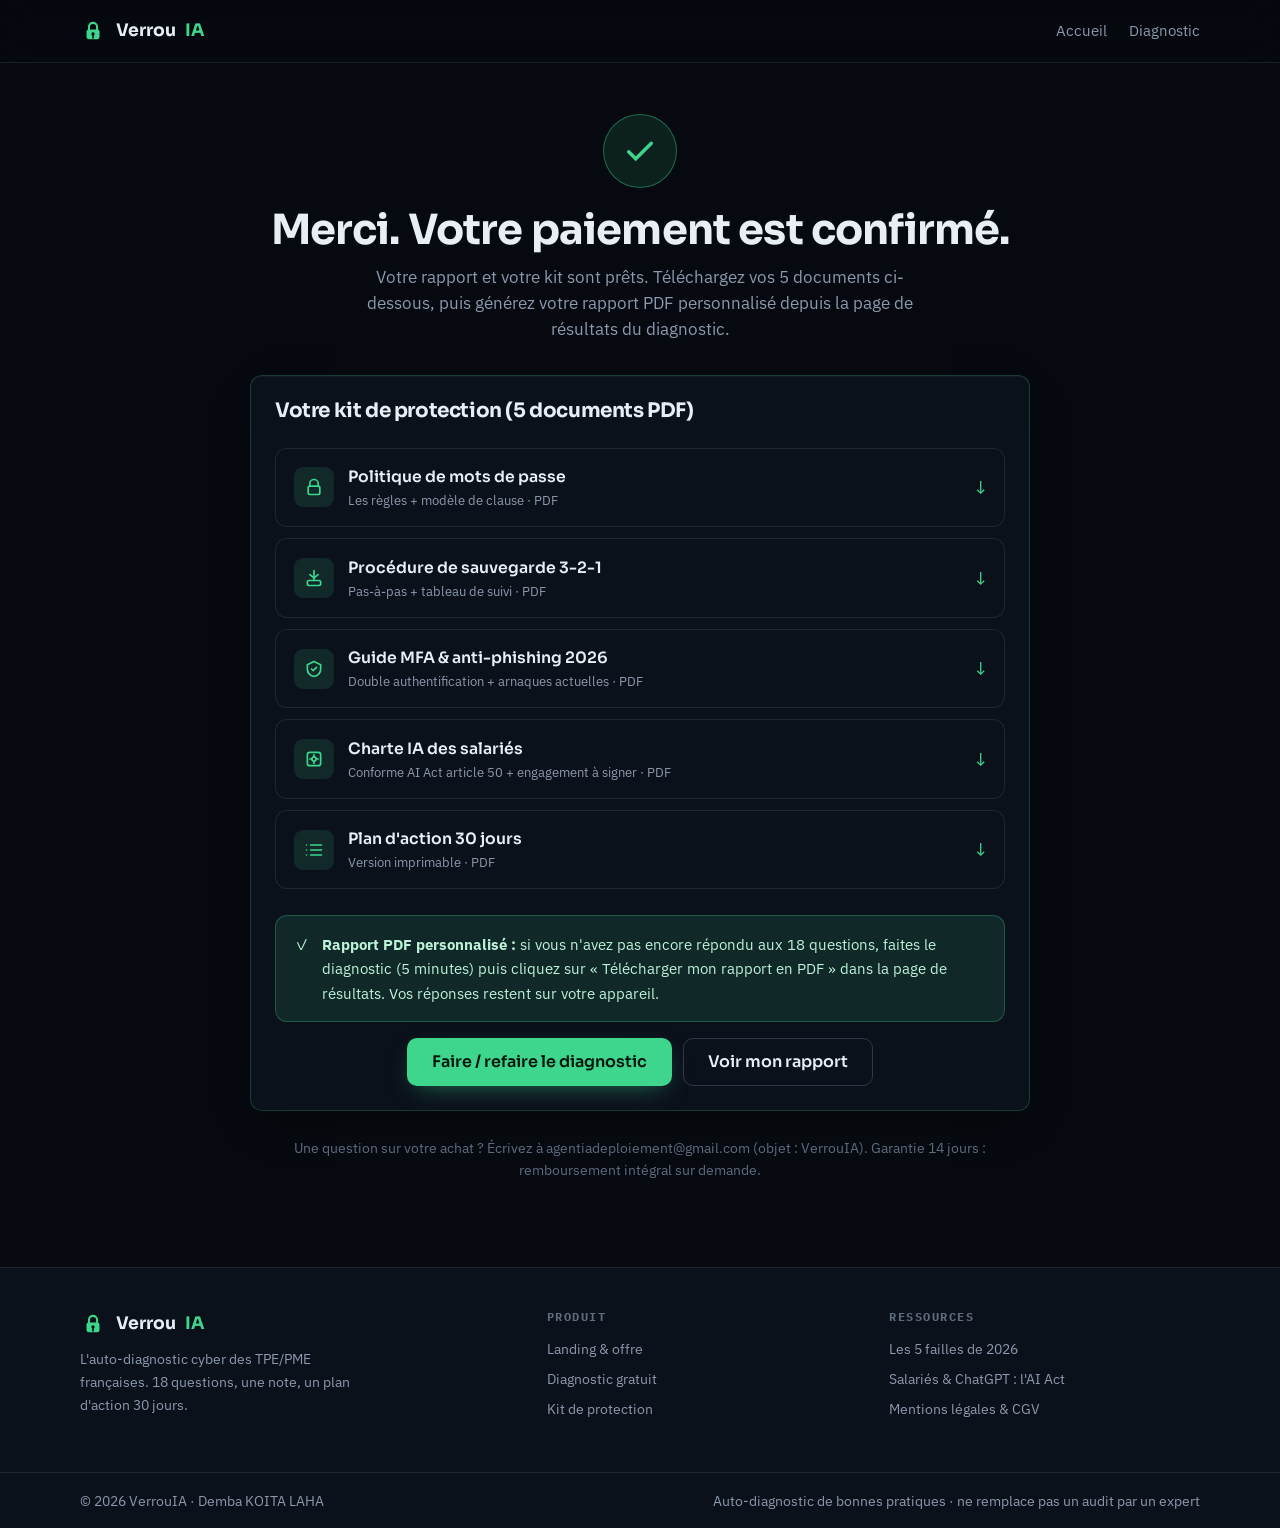
==== merci.html @ 3387c0da "VerrouIA : auto-diagnostic cyber TPE/PME — landing ScrollCraft + diagnostic 18 questions + rapport P" ====
<!DOCTYPE html>
<html lang="fr">
<head>
<meta charset="utf-8">
<meta name="viewport" content="width=device-width, initial-scale=1">
<title>Paiement confirmé — Téléchargez votre kit | VerrouIA</title>
<meta name="description" content="Merci pour votre achat. Téléchargez votre kit de protection VerrouIA : politique de mots de passe, procédure 3-2-1, guide MFA & anti-phishing, charte IA, plan d'action 30 jours.">
<meta name="robots" content="noindex">
<link rel="icon" href="data:image/svg+xml,%3Csvg xmlns='http://www.w3.org/2000/svg' viewBox='0 0 64 64'%3E%3Crect width='64' height='64' rx='14' fill='%23060A11'/%3E%3Cpath d='M22 28v-6a10 10 0 0 1 20 0v6' fill='none' stroke='%233DD68C' stroke-width='5' stroke-linecap='round'/%3E%3Crect x='16' y='28' width='32' height='24' rx='5' fill='%233DD68C'/%3E%3Ccircle cx='32' cy='39' r='4' fill='%23060A11'/%3E%3Cpath d='M32 43v6' stroke='%23060A11' stroke-width='4' stroke-linecap='round'/%3E%3C/svg%3E">
<link rel="preconnect" href="https://fonts.googleapis.com">
<link rel="preconnect" href="https://fonts.gstatic.com" crossorigin>
<link href="https://fonts.googleapis.com/css2?family=Sora:wght@400;600;700&family=IBM+Plex+Sans:wght@400;500;600&family=IBM+Plex+Mono:wght@400;500&display=swap" rel="stylesheet">
<link rel="stylesheet" href="css/verrouia.css">
<script defer src="https://cloud.umami.is/script.js" data-website-id="e5abcaa5-b313-4845-a812-2038dceffb6d"></script>
<style>
  .ok-ring { width: 74px; height: 74px; border-radius: 50%; background: var(--vr-accent-soft); border: 1px solid rgba(61,214,140,.4); display: grid; place-items: center; margin: 0 auto 1.2rem; }
  .ok-ring svg { width: 34px; height: 34px; }
  .dl { display: grid; gap: 0.7rem; margin: 1.6rem 0; text-align: left; }
  .dl a { display: flex; gap: 0.9rem; align-items: center; background: var(--vr-surface); border: 1px solid var(--vr-line); border-radius: 12px; padding: 0.9rem 1.1rem; color: var(--vr-ink); }
  .dl a:hover { border-color: var(--vr-accent); text-decoration: none; background: var(--vr-accent-soft); }
  .dl .fi { flex: none; width: 40px; height: 40px; border-radius: 9px; background: var(--vr-accent-soft); display: grid; place-items: center; }
  .dl .fn { font-weight: 600; font-family: var(--vr-font-display); font-size: 0.98rem; }
  .dl .fd { color: var(--vr-ink-soft); font-size: 0.84rem; }
  .dl .go { margin-left: auto; color: var(--vr-accent); font-family: var(--vr-font-mono); font-size: 1.2rem; }
</style>
</head>
<body>

<header class="site-head">
  <div class="wrap">
    <a class="brand" href="index.html" aria-label="VerrouIA, retour à l'accueil">
      <svg viewBox="0 0 64 64" aria-hidden="true"><path d="M22 28v-6a10 10 0 0 1 20 0v6" fill="none" stroke="#3DD68C" stroke-width="5" stroke-linecap="round"/><rect x="16" y="28" width="32" height="24" rx="5" fill="#3DD68C"/><circle cx="32" cy="39" r="4" fill="#060A11"/><path d="M32 43v6" stroke="#060A11" stroke-width="4" stroke-linecap="round"/></svg>
      Verrou<span class="brand-ia">IA</span>
    </a>
    <nav class="site-nav" aria-label="Navigation principale">
      <a href="index.html">Accueil</a>
      <a href="diagnostic.html">Diagnostic</a>
    </nav>
  </div>
</header>

<main class="wrap-narrow" style="padding-top:3.2rem;text-align:center">
  <div class="ok-ring" aria-hidden="true"><svg viewBox="0 0 24 24" fill="none" stroke="#3DD68C" stroke-width="2.4" stroke-linecap="round"><path d="M4 12.5l5 5L20 6.5"/></svg></div>
  <h1 class="section-title">Merci. Votre paiement est confirmé.</h1>
  <p style="color:var(--vr-ink-soft);max-width:56ch;margin:0 auto">Votre rapport et votre kit sont prêts. Téléchargez vos 5 documents ci-dessous, puis générez votre rapport PDF personnalisé depuis la page de résultats du diagnostic.</p>

  <section class="panel panel-glow" style="margin-top:2rem;text-align:left">
    <h2 style="font-size:1.25rem">Votre kit de protection (5 documents PDF)</h2>
    <div class="dl">
      <a href="kit/01-politique-mots-de-passe.pdf" download>
        <span class="fi"><svg viewBox="0 0 24 24" width="20" height="20" fill="none" stroke="#3DD68C" stroke-width="2" stroke-linecap="round"><path d="M7 11V8a5 5 0 0 1 10 0v3"/><rect x="5" y="11" width="14" height="10" rx="2"/></svg></span>
        <span><span class="fn">Politique de mots de passe</span><span class="fd" style="display:block">Les règles + modèle de clause · PDF</span></span>
        <span class="go">↓</span>
      </a>
      <a href="kit/02-procedure-sauvegarde-3-2-1.pdf" download>
        <span class="fi"><svg viewBox="0 0 24 24" width="20" height="20" fill="none" stroke="#3DD68C" stroke-width="2" stroke-linecap="round"><path d="M12 3v12"/><path d="M7 8l5 4 5-4"/><rect x="4" y="15" width="16" height="6" rx="2"/></svg></span>
        <span><span class="fn">Procédure de sauvegarde 3-2-1</span><span class="fd" style="display:block">Pas-à-pas + tableau de suivi · PDF</span></span>
        <span class="go">↓</span>
      </a>
      <a href="kit/03-guide-mfa-anti-phishing.pdf" download>
        <span class="fi"><svg viewBox="0 0 24 24" width="20" height="20" fill="none" stroke="#3DD68C" stroke-width="2" stroke-linecap="round"><path d="M12 3l8 4v5c0 5-3.5 8-8 9-4.5-1-8-4-8-9V7z"/><path d="M9 12l2 2 4-4"/></svg></span>
        <span><span class="fn">Guide MFA &amp; anti-phishing 2026</span><span class="fd" style="display:block">Double authentification + arnaques actuelles · PDF</span></span>
        <span class="go">↓</span>
      </a>
      <a href="kit/04-charte-ia-salaries.pdf" download>
        <span class="fi"><svg viewBox="0 0 24 24" width="20" height="20" fill="none" stroke="#3DD68C" stroke-width="2" stroke-linecap="round"><rect x="4" y="4" width="16" height="16" rx="3"/><circle cx="12" cy="12" r="2.5"/><path d="M12 9V7M12 17v-2M9 12H7M17 12h-2"/></svg></span>
        <span><span class="fn">Charte IA des salariés</span><span class="fd" style="display:block">Conforme AI Act article 50 + engagement à signer · PDF</span></span>
        <span class="go">↓</span>
      </a>
      <a href="kit/05-plan-action-30-jours.pdf" download>
        <span class="fi"><svg viewBox="0 0 24 24" width="20" height="20" fill="none" stroke="#3DD68C" stroke-width="2" stroke-linecap="round"><path d="M8 6h13M8 12h13M8 18h13"/><path d="M3 6h.01M3 12h.01M3 18h.01"/></svg></span>
        <span><span class="fn">Plan d'action 30 jours</span><span class="fd" style="display:block">Version imprimable · PDF</span></span>
        <span class="go">↓</span>
      </a>
    </div>
    <div class="alert alert-ok" style="margin-top:.4rem">
      <span>✓</span>
      <span><strong>Rapport PDF personnalisé :</strong> si vous n'avez pas encore répondu aux 18 questions, faites le diagnostic (5 minutes) puis cliquez sur « Télécharger mon rapport en PDF » dans la page de résultats. Vos réponses restent sur votre appareil.</span>
    </div>
    <div style="display:flex;gap:.7rem;justify-content:center;flex-wrap:wrap;margin-top:1rem">
      <a class="btn btn-pri" href="diagnostic.html">Faire / refaire le diagnostic</a>
      <a class="btn btn-ghost" href="rapport.html">Voir mon rapport</a>
    </div>
  </section>

  <p style="color:var(--vr-ink-faint);font-size:.86rem;margin-top:1.6rem">Une question sur votre achat ? Écrivez à agentiadeploiement@gmail.com (objet : VerrouIA). Garantie 14 jours : remboursement intégral sur demande.</p>
</main>

<footer class="site-foot">
  <div class="wrap">
    <div>
      <p class="brand" style="margin-bottom:.6rem"><svg viewBox="0 0 64 64" aria-hidden="true"><path d="M22 28v-6a10 10 0 0 1 20 0v6" fill="none" stroke="#3DD68C" stroke-width="5" stroke-linecap="round"/><rect x="16" y="28" width="32" height="24" rx="5" fill="#3DD68C"/><circle cx="32" cy="39" r="4" fill="#060A11"/><path d="M32 43v6" stroke="#060A11" stroke-width="4" stroke-linecap="round"/></svg>Verrou<span class="brand-ia">IA</span></p>
      <p style="max-width:34ch">L'auto-diagnostic cyber des TPE/PME françaises. 18 questions, une note, un plan d'action 30 jours.</p>
    </div>
    <div>
      <h4>Produit</h4>
      <ul>
        <li><a href="index.html">Landing &amp; offre</a></li>
        <li><a href="diagnostic.html">Diagnostic gratuit</a></li>
        <li><a href="kit.html">Kit de protection</a></li>
      </ul>
    </div>
    <div>
      <h4>Ressources</h4>
      <ul>
        <li><a href="blog/failes-pme-2026.html">Les 5 failles de 2026</a></li>
        <li><a href="blog/salaries-chatgpt-ai-act.html">Salariés &amp; ChatGPT : l'AI Act</a></li>
        <li><a href="legal/mentions-legales.html">Mentions légales &amp; CGV</a></li>
      </ul>
    </div>
  </div>
  <div class="foot-legal">
    <div class="wrap">
      <span>© 2026 VerrouIA · Demba KOITA LAHA</span>
      <span>Auto-diagnostic de bonnes pratiques · ne remplace pas un audit par un expert</span>
    </div>
  </div>
</footer>

</body>
</html>
---- css/verrouia.css ----
/* ============================================================================
   VERROUIA — design system commun
   Auto-diagnostic cyber des TPE/PME françaises
   Identité : poste de contrôle sécurité — nuit bleutée, vert « protégé »,
   rouge « menace » réservé au contenu sémantique. Zéro copier-coller.
   ========================================================================== */

/* ---------- Tokens ---------- */
:root {
  --vr-canvas: #06090F;
  --vr-surface: #0B111B;
  --vr-surface-2: #111A2A;
  --vr-surface-3: #16213A;
  --vr-line: rgba(148, 163, 184, 0.14);
  --vr-line-strong: rgba(148, 163, 184, 0.28);
  --vr-ink: #E8EEF6;
  --vr-ink-soft: #8B99AD;
  --vr-ink-faint: #5E6C80;
  --vr-accent: #3DD68C;
  --vr-accent-ink: #04150D;
  --vr-accent-soft: rgba(61, 214, 140, 0.12);
  --vr-danger: #FF5C5C;
  --vr-danger-soft: rgba(255, 92, 92, 0.12);
  --vr-warn: #FFB224;
  --vr-warn-soft: rgba(255, 178, 36, 0.12);
  --vr-ok: #3DD68C;

  --vr-font-display: "Sora", system-ui, sans-serif;
  --vr-font-text: "IBM Plex Sans", system-ui, sans-serif;
  --vr-font-mono: "IBM Plex Mono", ui-monospace, monospace;

  --vr-ease-out: cubic-bezier(0.23, 1, 0.32, 1);
  --vr-radius: 12px;
  --vr-radius-sm: 8px;
  --vr-gutter: clamp(1.1rem, 4vw, 2.4rem);
  --vr-section: clamp(3.2rem, 8vh, 6rem);
  --vr-measure: 62ch;
  --vr-shadow-1: 0 1px 0 rgba(255,255,255,.04) inset, 0 14px 40px -18px rgba(0,0,0,.7);
  --vr-shadow-2: 0 1px 0 rgba(255,255,255,.05) inset, 0 30px 70px -28px rgba(0,0,0,.8);
}

/* ---------- Reset / base ---------- */
*, *::before, *::after { box-sizing: border-box; }
html { scroll-behavior: smooth; }
html, body { margin: 0; padding: 0; }
body {
  background: var(--vr-canvas);
  color: var(--vr-ink);
  font-family: var(--vr-font-text);
  font-size: 16.5px;
  line-height: 1.6;
  -webkit-font-smoothing: antialiased;
  text-rendering: optimizeLegibility;
}
img, svg { display: block; max-width: 100%; }
a { color: var(--vr-accent); text-decoration: none; }
a:hover { text-decoration: underline; text-underline-offset: 3px; }
p { margin: 0 0 1em; }
h1, h2, h3, h4 { font-family: var(--vr-font-display); line-height: 1.12; letter-spacing: -0.02em; margin: 0 0 0.5em; text-wrap: balance; }
::selection { background: var(--vr-accent); color: var(--vr-accent-ink); }
:focus-visible { outline: 2px solid var(--vr-accent); outline-offset: 3px; border-radius: 2px; }

.mono { font-family: var(--vr-font-mono); }
.visually-hidden {
  position: absolute; width: 1px; height: 1px; padding: 0; margin: -1px;
  overflow: hidden; clip: rect(0 0 0 0); white-space: nowrap; border: 0;
}

/* ---------- Layout ---------- */
.wrap { width: min(1120px, 100% - 2 * var(--vr-gutter)); margin-inline: auto; }
.wrap-narrow { width: min(780px, 100% - 2 * var(--vr-gutter)); margin-inline: auto; }
.section-pad { padding-block: var(--vr-section); }

/* Header pages outils */
.site-head { position: sticky; top: 0; z-index: 50; background: rgba(6, 9, 15, 0.82); backdrop-filter: blur(14px); -webkit-backdrop-filter: blur(14px); border-bottom: 1px solid var(--vr-line); }
.site-head .wrap { display: flex; align-items: center; justify-content: space-between; height: 62px; gap: 1rem; }
.brand { display: inline-flex; align-items: center; gap: 0.6rem; font-family: var(--vr-font-display); font-weight: 700; font-size: 1.08rem; color: var(--vr-ink); }
.brand:hover { text-decoration: none; }
.brand svg { width: 26px; height: 26px; }
.brand .brand-ia { color: var(--vr-accent); }
.site-nav { display: flex; align-items: center; gap: 1.4rem; font-size: 0.92rem; }
.site-nav a { color: var(--vr-ink-soft); }
.site-nav a:hover { color: var(--vr-ink); text-decoration: none; }
.site-nav .nav-cta { color: var(--vr-accent); border: 1px solid rgba(61,214,140,.35); padding: 0.42rem 0.85rem; border-radius: 999px; font-weight: 600; }
.site-nav .nav-cta:hover { background: var(--vr-accent-soft); color: var(--vr-accent); }

/* Footer */
.site-foot { border-top: 1px solid var(--vr-line); background: var(--vr-surface); margin-top: calc(var(--vr-section) * 1.2); }
.site-foot .wrap { display: grid; grid-template-columns: 1.4fr 1fr 1fr; gap: 2rem; padding-block: 2.6rem; font-size: 0.9rem; color: var(--vr-ink-soft); }
.site-foot h4 { font-size: 0.78rem; text-transform: uppercase; letter-spacing: 0.12em; color: var(--vr-ink-faint); margin-bottom: 0.8rem; font-family: var(--vr-font-mono); }
.site-foot ul { list-style: none; margin: 0; padding: 0; display: grid; gap: 0.45rem; }
.site-foot a { color: var(--vr-ink-soft); }
.site-foot a:hover { color: var(--vr-ink); }
.foot-legal { border-top: 1px solid var(--vr-line); padding-block: 1rem; font-size: 0.82rem; color: var(--vr-ink-faint); }
.foot-legal .wrap { display: flex; flex-wrap: wrap; gap: 0.4rem 1.6rem; justify-content: space-between; padding-block: 0; }
.foot-legal a { color: var(--vr-ink-faint); }
@media (max-width: 720px) {
  .site-foot .wrap { grid-template-columns: 1fr; gap: 1.6rem; }
  .site-nav .nav-hide-sm { display: none; }
}

/* ---------- Boutons ---------- */
.btn {
  display: inline-flex; align-items: center; justify-content: center; gap: 0.55rem;
  font-family: var(--vr-font-display); font-weight: 600; font-size: 1rem;
  padding: 0.85rem 1.5rem; border-radius: 10px; border: 1px solid transparent;
  cursor: pointer; transition: transform 0.14s var(--vr-ease-out), background 0.16s ease, box-shadow 0.16s ease, border-color 0.16s ease;
  text-decoration: none !important; line-height: 1.2; white-space: nowrap;
}
.btn:active { transform: scale(0.97); }
.btn-pri { background: var(--vr-accent); color: var(--vr-accent-ink); box-shadow: 0 8px 24px -10px rgba(61, 214, 140, 0.55); }
.btn-pri:hover { background: #4FE09A; box-shadow: 0 12px 30px -10px rgba(61, 214, 140, 0.7); }
.btn-ghost { background: transparent; color: var(--vr-ink); border-color: var(--vr-line-strong); }
.btn-ghost:hover { border-color: var(--vr-accent); color: var(--vr-accent); background: var(--vr-accent-soft); }
.btn-danger { background: var(--vr-danger); color: #1A0505; }
.btn-lg { padding: 1.05rem 2rem; font-size: 1.1rem; border-radius: 12px; }
.btn-block { width: 100%; }
.btn .btn-sub { display: block; font-family: var(--vr-font-text); font-weight: 400; font-size: 0.78rem; opacity: 0.75; }

/* ---------- Badges / statuts ---------- */
.badge { display: inline-flex; align-items: center; gap: 0.4rem; font-family: var(--vr-font-mono); font-size: 0.74rem; letter-spacing: 0.06em; text-transform: uppercase; padding: 0.3rem 0.7rem; border-radius: 999px; border: 1px solid var(--vr-line-strong); color: var(--vr-ink-soft); background: var(--vr-surface); }
.badge .dot { width: 7px; height: 7px; border-radius: 50%; background: currentColor; }
.badge-ok { color: var(--vr-ok); border-color: rgba(61,214,140,.4); background: var(--vr-accent-soft); }
.badge-warn { color: var(--vr-warn); border-color: rgba(255,178,36,.4); background: var(--vr-warn-soft); }
.badge-danger { color: var(--vr-danger); border-color: rgba(255,92,92,.4); background: var(--vr-danger-soft); }

/* ---------- Cartes ---------- */
.panel { background: var(--vr-surface); border: 1px solid var(--vr-line); border-radius: var(--vr-radius); padding: 1.5rem; box-shadow: var(--vr-shadow-1); }
.panel-glow { border-color: rgba(61,214,140,.22); }
.panel-danger { border-color: rgba(255,92,92,.25); }
.grid { display: grid; gap: 1.25rem; }
.grid-2 { grid-template-columns: repeat(2, 1fr); }
.grid-3 { grid-template-columns: repeat(3, 1fr); }
.grid-4 { grid-template-columns: repeat(4, 1fr); }
@media (max-width: 900px) { .grid-4, .grid-3 { grid-template-columns: repeat(2, 1fr); } }
@media (max-width: 600px) { .grid-2, .grid-4, .grid-3 { grid-template-columns: 1fr; } }

/* Titres de section */
.chapo { font-size: 1.14rem; line-height: 1.6; color: #C7D2E0; margin: 1.2rem 0 2rem; max-width: 70ch; }
.foot-title { font-family: var(--vr-font-mono); font-size: 0.78rem; text-transform: uppercase; letter-spacing: 0.12em; color: var(--vr-ink-faint); margin: 0 0 0.8rem; }
.foot-col p { margin: 0.2rem 0; }
.kicker { font-family: var(--vr-font-mono); font-size: 0.78rem; letter-spacing: 0.14em; text-transform: uppercase; color: var(--vr-accent); margin: 0 0 0.7rem; display: flex; align-items: center; gap: 0.6rem; }
.kicker::before { content: ""; width: 22px; height: 1px; background: var(--vr-accent); opacity: 0.6; }
.section-title { font-size: clamp(1.7rem, 3.6vw, 2.6rem); margin-bottom: 0.6rem; }
.section-lede { color: var(--vr-ink-soft); max-width: var(--vr-measure); margin-bottom: 1.4rem; }

/* ---------- Quiz ---------- */
.quiz-progress { position: sticky; top: 62px; z-index: 40; background: rgba(6,9,15,.9); backdrop-filter: blur(10px); border-bottom: 1px solid var(--vr-line); }
.quiz-progress .wrap { display: flex; align-items: center; gap: 1rem; padding-block: 0.7rem; }
.progress-bar { flex: 1; height: 8px; border-radius: 999px; background: var(--vr-surface-3); overflow: hidden; }
.progress-bar > span { display: block; height: 100%; width: 0%; background: var(--vr-accent); border-radius: 999px; transition: width 0.4s var(--vr-ease-out); }
.progress-pill { font-family: var(--vr-font-mono); font-size: 0.78rem; color: var(--vr-ink-soft); white-space: nowrap; }

.pillar-tag { font-family: var(--vr-font-mono); font-size: 0.72rem; letter-spacing: 0.1em; text-transform: uppercase; color: var(--vr-ink-faint); display: block; margin-bottom: 0.35rem; }
.quiz-pillar { margin-bottom: 2.8rem; padding-top: 0.4rem; }
.quiz-pillar-head { border-left: 2px solid var(--vr-accent); padding-left: 1rem; margin-bottom: 1.4rem; }
.quiz-pillar-head h2 { font-size: clamp(1.3rem, 2.6vw, 1.7rem); margin: 0; }
.quiz-pillar-head p { color: var(--vr-ink-soft); margin: 0.25rem 0 0; font-size: 0.94rem; }
.q-item { background: var(--vr-surface); border: 1px solid var(--vr-line); border-radius: var(--vr-radius); padding: 1.2rem 1.3rem; margin-bottom: 1rem; }
.q-num { font-family: var(--vr-font-mono); font-size: 0.74rem; color: var(--vr-ink-faint); }
.q-text { font-family: var(--vr-font-display); font-weight: 600; font-size: 1.05rem; margin: 0.2rem 0 0.9rem; }
.q-help { color: var(--vr-ink-soft); font-size: 0.88rem; margin: -0.5rem 0 0.9rem; }
.q-opts { display: grid; gap: 0.55rem; }
.q-opt { display: flex; gap: 0.7rem; align-items: flex-start; border: 1px solid var(--vr-line); background: var(--vr-surface-2); border-radius: var(--vr-radius-sm); padding: 0.7rem 0.9rem; cursor: pointer; transition: border-color 0.15s ease, background 0.15s ease; font-size: 0.95rem; }
.q-opt:hover { border-color: var(--vr-line-strong); }
.q-opt input { margin-top: 0.3rem; accent-color: var(--vr-accent); }
.q-opt.selected { border-color: var(--vr-accent); background: var(--vr-accent-soft); }
.q-opt.selected .opt-label { color: var(--vr-ink); }
.q-opt .opt-label { color: var(--vr-ink-soft); flex: 1; }
.q-opt small { display: block; color: var(--vr-ink-faint); font-size: 0.8rem; }

/* Score gauge */
.gauge { position: relative; width: min(240px, 64vw); aspect-ratio: 1; margin-inline: auto; }
.gauge svg { width: 100%; height: 100%; transform: rotate(-90deg); }
.gauge .gauge-track { stroke: var(--vr-surface-3); }
.gauge .gauge-fill { stroke: var(--vr-ok); stroke-linecap: round; transition: stroke-dashoffset 1.1s var(--vr-ease-out), stroke 0.4s ease; }
.gauge .gauge-center { position: absolute; inset: 0; display: grid; place-content: center; text-align: center; }
.gauge .gauge-num { font-family: var(--vr-font-display); font-size: 3.6rem; font-weight: 700; line-height: 1; letter-spacing: -0.03em; }
.gauge .gauge-label { font-family: var(--vr-font-mono); font-size: 0.74rem; text-transform: uppercase; letter-spacing: 0.14em; margin-top: 0.35rem; color: var(--vr-ink-soft); }

.score-face { font-size: clamp(2.4rem, 8vw, 4rem); text-align: center; line-height: 1; margin: 0.4rem 0; }
.score-verdict { text-align: center; font-family: var(--vr-font-display); font-weight: 700; font-size: clamp(1.2rem, 3vw, 1.7rem); }

/* Alertes */
.alert { display: flex; gap: 0.8rem; border-radius: var(--vr-radius); padding: 1rem 1.2rem; border: 1px solid; margin-bottom: 1rem; font-size: 0.95rem; }
.alert-danger { background: var(--vr-danger-soft); border-color: rgba(255,92,92,.3); color: #FFC9C9; }
.alert-warn { background: var(--vr-warn-soft); border-color: rgba(255,178,36,.3); color: #FFE3B3; }
.alert-ok { background: var(--vr-accent-soft); border-color: rgba(61,214,140,.3); color: #BDF2D8; }

/* Plan d'action 30 jours */
.action-row { display: grid; grid-template-columns: 3.2rem 1fr auto; gap: 1rem; align-items: start; padding: 1.1rem 0; border-bottom: 1px solid var(--vr-line); }
.action-row:last-child { border-bottom: 0; }
.action-day { font-family: var(--vr-font-mono); font-weight: 700; color: var(--vr-accent); font-size: 0.9rem; border: 1px solid rgba(61,214,140,.3); border-radius: 8px; text-align: center; padding: 0.3rem 0; background: var(--vr-accent-soft); }
.action-sev { font-family: var(--vr-font-mono); font-size: 0.68rem; text-transform: uppercase; letter-spacing: 0.08em; padding: 0.2rem 0.5rem; border-radius: 6px; white-space: nowrap; }
.action-sev.s1 { background: var(--vr-danger-soft); color: var(--vr-danger); }
.action-sev.s2 { background: var(--vr-warn-soft); color: var(--vr-warn); }
.action-sev.s3 { background: var(--vr-accent-soft); color: var(--vr-accent); }

/* Piliers — barres */
.pillar-score { margin-bottom: 1.1rem; }
.pillar-score .ps-head { display: flex; justify-content: space-between; font-size: 0.9rem; margin-bottom: 0.35rem; }
.pillar-score .ps-name { color: var(--vr-ink); font-weight: 500; }
.pillar-score .ps-val { font-family: var(--vr-font-mono); font-size: 0.85rem; }
.ps-bar { height: 8px; background: var(--vr-surface-3); border-radius: 999px; overflow: hidden; }
.ps-bar > span { display: block; height: 100%; width: 0%; border-radius: 999px; transition: width 1s var(--vr-ease-out); }

/* Tableau (rapport) */
.tbl { width: 100%; border-collapse: collapse; font-size: 0.92rem; }
.tbl th, .tbl td { text-align: left; padding: 0.7rem 0.8rem; border-bottom: 1px solid var(--vr-line); vertical-align: top; }
.tbl th { font-family: var(--vr-font-mono); font-size: 0.72rem; text-transform: uppercase; letter-spacing: 0.09em; color: var(--vr-ink-faint); }

/* FAQ */
.faq-item { border-bottom: 1px solid var(--vr-line); }
.faq-item summary { list-style: none; cursor: pointer; }
.faq-item summary::-webkit-details-marker { display: none; }
.faq-q { width: 100%; background: none; border: 0; text-align: left; font: inherit; color: var(--vr-ink); font-family: var(--vr-font-display); font-weight: 600; font-size: 1.02rem; padding: 1.1rem 0.2rem; cursor: pointer; display: flex; justify-content: space-between; align-items: center; gap: 1rem; }
.faq-q::after { content: "+"; font-family: var(--vr-font-mono); color: var(--vr-accent); font-size: 1.3rem; transition: transform 0.2s var(--vr-ease-out); }
.faq-item[open] .faq-q::after { transform: rotate(45deg); }
.faq-a { display: none; padding: 0 0.2rem 1.2rem; color: var(--vr-ink-soft); max-width: 72ch; }
.faq-item[open] .faq-a { display: block; }

/* Blog */
.article-body { font-size: 1.03rem; line-height: 1.75; color: #D6DFEA; }
.article-body h2 { font-size: clamp(1.35rem, 2.6vw, 1.7rem); margin-top: 2.2rem; }
.article-body h3 { font-size: 1.16rem; margin-top: 1.6rem; }
.article-body a { text-decoration: underline; text-underline-offset: 3px; }
.article-body blockquote { border-left: 2px solid var(--vr-accent); margin: 1.4rem 0; padding: 0.2rem 0 0.2rem 1.1rem; color: var(--vr-ink-soft); }
.article-body ul, .article-body ol { padding-left: 1.3rem; }
.article-body li { margin-bottom: 0.4rem; }
.article-body figure { margin: 1.6rem 0; }
.article-body figcaption { font-size: 0.85rem; color: var(--vr-ink-faint); margin-top: 0.5rem; }
.article-body .src { font-size: 0.82rem; color: var(--vr-ink-faint); }
.article-meta { font-family: var(--vr-font-mono); font-size: 0.8rem; color: var(--vr-ink-faint); display: flex; flex-wrap: wrap; gap: 0.4rem 1.2rem; margin: 0.8rem 0 2rem; padding-bottom: 1.2rem; border-bottom: 1px solid var(--vr-line); }

/* Page légale */
.legal-doc { max-width: 760px; margin-inline: auto; }
.legal-doc h1 { font-size: clamp(1.8rem, 4vw, 2.4rem); }
.legal-doc h2 { font-size: 1.2rem; margin-top: 2rem; font-family: var(--vr-font-text); font-weight: 600; letter-spacing: 0; }
.legal-doc p, .legal-doc li { color: #C7D2E0; font-size: 0.96rem; }
.legal-doc .legal-updated { font-family: var(--vr-font-mono); font-size: 0.8rem; color: var(--vr-ink-faint); }

/* Prix */
.price-card { position: relative; background: var(--vr-surface); border: 1px solid var(--vr-line); border-radius: 16px; padding: 1.8rem; box-shadow: var(--vr-shadow-1); }
.price-card.featured { border-color: rgba(61,214,140,.5); box-shadow: var(--vr-shadow-2), 0 0 0 1px rgba(61,214,140,.2) inset; background: linear-gradient(180deg, rgba(61,214,140,.06), transparent 42%), var(--vr-surface); }
.price-old { font-size: 1.05rem; color: var(--vr-ink-faint); text-decoration: line-through; margin-right: 0.6rem; }
.price-new { font-family: var(--vr-font-display); font-size: 3rem; font-weight: 700; letter-spacing: -0.03em; line-height: 1; }
.price-eur { font-size: 1.4rem; }
.price-note { color: var(--vr-ink-soft); font-size: 0.88rem; }
.price-list { list-style: none; padding: 0; margin: 1.2rem 0; display: grid; gap: 0.6rem; }
.price-list li { display: flex; gap: 0.6rem; align-items: flex-start; font-size: 0.95rem; color: #C7D2E0; }
.price-list li::before { content: "✓"; color: var(--vr-accent); font-weight: 700; flex: 0 0 auto; }
.price-list li.no::before { content: "✕"; color: var(--vr-ink-faint); }

/* Héros secondaires */
.page-hero { padding: clamp(3rem, 9vh, 5.5rem) 0 0; text-align: center; }
.page-hero .page-title { font-size: clamp(2rem, 5vw, 3.1rem); max-width: 20ch; margin-inline: auto; }
.page-hero .page-sub { color: var(--vr-ink-soft); max-width: 62ch; margin: 0.7rem auto 0; font-size: 1.06rem; }

/* ---------- Print A4 (rapport + kit) ---------- */
@media print {
  body { background: #fff; color: #111; font-size: 12px; }
  .no-print, .site-head, .site-foot, .quiz-progress { display: none !important; }
  .print-area { color: #111; }
  .print-area h1, .print-area h2, .print-area h3 { color: #0B2A1C; }
  .print-area .tbl th { color: #333; }
  @page { margin: 16mm 14mm; }
  a { color: #0B2A1C; }
}
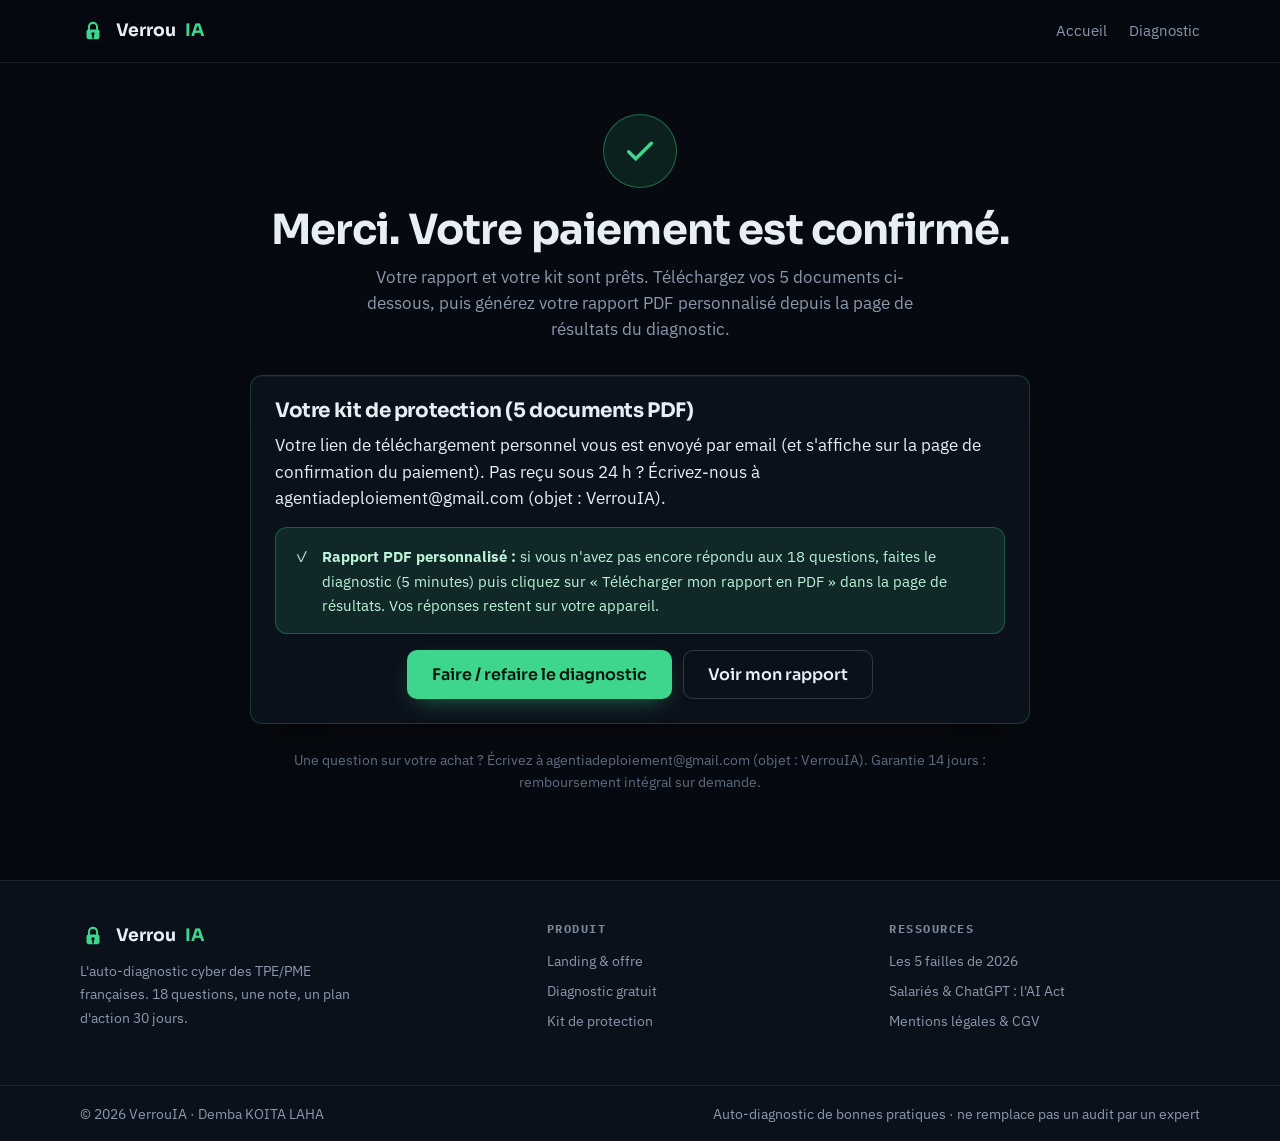
==== commit cf63f3a9: "Lien de téléchargement remplacé par la livraison via lien privé après paiement" ====
--- a/merci.html
+++ b/merci.html
@@ -46,33 +46,7 @@
 
   <section class="panel panel-glow" style="margin-top:2rem;text-align:left">
     <h2 style="font-size:1.25rem">Votre kit de protection (5 documents PDF)</h2>
-    <div class="dl">
-      <a href="kit/01-politique-mots-de-passe.pdf" download>
-        <span class="fi"><svg viewBox="0 0 24 24" width="20" height="20" fill="none" stroke="#3DD68C" stroke-width="2" stroke-linecap="round"><path d="M7 11V8a5 5 0 0 1 10 0v3"/><rect x="5" y="11" width="14" height="10" rx="2"/></svg></span>
-        <span><span class="fn">Politique de mots de passe</span><span class="fd" style="display:block">Les règles + modèle de clause · PDF</span></span>
-        <span class="go">↓</span>
-      </a>
-      <a href="kit/02-procedure-sauvegarde-3-2-1.pdf" download>
-        <span class="fi"><svg viewBox="0 0 24 24" width="20" height="20" fill="none" stroke="#3DD68C" stroke-width="2" stroke-linecap="round"><path d="M12 3v12"/><path d="M7 8l5 4 5-4"/><rect x="4" y="15" width="16" height="6" rx="2"/></svg></span>
-        <span><span class="fn">Procédure de sauvegarde 3-2-1</span><span class="fd" style="display:block">Pas-à-pas + tableau de suivi · PDF</span></span>
-        <span class="go">↓</span>
-      </a>
-      <a href="kit/03-guide-mfa-anti-phishing.pdf" download>
-        <span class="fi"><svg viewBox="0 0 24 24" width="20" height="20" fill="none" stroke="#3DD68C" stroke-width="2" stroke-linecap="round"><path d="M12 3l8 4v5c0 5-3.5 8-8 9-4.5-1-8-4-8-9V7z"/><path d="M9 12l2 2 4-4"/></svg></span>
-        <span><span class="fn">Guide MFA &amp; anti-phishing 2026</span><span class="fd" style="display:block">Double authentification + arnaques actuelles · PDF</span></span>
-        <span class="go">↓</span>
-      </a>
-      <a href="kit/04-charte-ia-salaries.pdf" download>
-        <span class="fi"><svg viewBox="0 0 24 24" width="20" height="20" fill="none" stroke="#3DD68C" stroke-width="2" stroke-linecap="round"><rect x="4" y="4" width="16" height="16" rx="3"/><circle cx="12" cy="12" r="2.5"/><path d="M12 9V7M12 17v-2M9 12H7M17 12h-2"/></svg></span>
-        <span><span class="fn">Charte IA des salariés</span><span class="fd" style="display:block">Conforme AI Act article 50 + engagement à signer · PDF</span></span>
-        <span class="go">↓</span>
-      </a>
-      <a href="kit/05-plan-action-30-jours.pdf" download>
-        <span class="fi"><svg viewBox="0 0 24 24" width="20" height="20" fill="none" stroke="#3DD68C" stroke-width="2" stroke-linecap="round"><path d="M8 6h13M8 12h13M8 18h13"/><path d="M3 6h.01M3 12h.01M3 18h.01"/></svg></span>
-        <span><span class="fn">Plan d'action 30 jours</span><span class="fd" style="display:block">Version imprimable · PDF</span></span>
-        <span class="go">↓</span>
-      </a>
-    </div>
+    <p style="margin:.4rem 0 1rem">Votre lien de téléchargement personnel vous est envoyé par email (et s'affiche sur la page de confirmation du paiement). Pas reçu sous 24 h ? Écrivez-nous à agentiadeploiement@gmail.com (objet : VerrouIA).</p>
     <div class="alert alert-ok" style="margin-top:.4rem">
       <span>✓</span>
       <span><strong>Rapport PDF personnalisé :</strong> si vous n'avez pas encore répondu aux 18 questions, faites le diagnostic (5 minutes) puis cliquez sur « Télécharger mon rapport en PDF » dans la page de résultats. Vos réponses restent sur votre appareil.</span>
--- a/css/verrouia.css
+++ b/css/verrouia.css
@@ -17,6 +17,10 @@
   --vr-ink-soft: #8B99AD;
   --vr-ink-faint: #5E6C80;
   --vr-accent: #3DD68C;
+  /* P2 audit 04/09 : le footer en ink-faint (#5E6C80 = 3,73:1) échoue
+     WCAG AA petits textes → #7A8899 (~5:1). Ciblé footer seulement,
+     les badges/meta gardent ink-faint. */
+  --vr-foot-muted: #7A8899;
   --vr-accent-ink: #04150D;
   --vr-accent-soft: rgba(61, 214, 140, 0.12);
   --vr-danger: #FF5C5C;
@@ -87,13 +91,13 @@
 /* Footer */
 .site-foot { border-top: 1px solid var(--vr-line); background: var(--vr-surface); margin-top: calc(var(--vr-section) * 1.2); }
 .site-foot .wrap { display: grid; grid-template-columns: 1.4fr 1fr 1fr; gap: 2rem; padding-block: 2.6rem; font-size: 0.9rem; color: var(--vr-ink-soft); }
-.site-foot h4 { font-size: 0.78rem; text-transform: uppercase; letter-spacing: 0.12em; color: var(--vr-ink-faint); margin-bottom: 0.8rem; font-family: var(--vr-font-mono); }
+.site-foot h4 { font-size: 0.78rem; text-transform: uppercase; letter-spacing: 0.12em; color: var(--vr-foot-muted); margin-bottom: 0.8rem; font-family: var(--vr-font-mono); }
 .site-foot ul { list-style: none; margin: 0; padding: 0; display: grid; gap: 0.45rem; }
 .site-foot a { color: var(--vr-ink-soft); }
 .site-foot a:hover { color: var(--vr-ink); }
-.foot-legal { border-top: 1px solid var(--vr-line); padding-block: 1rem; font-size: 0.82rem; color: var(--vr-ink-faint); }
+.foot-legal { border-top: 1px solid var(--vr-line); padding-block: 1rem; font-size: 0.82rem; color: var(--vr-foot-muted); }
 .foot-legal .wrap { display: flex; flex-wrap: wrap; gap: 0.4rem 1.6rem; justify-content: space-between; padding-block: 0; }
-.foot-legal a { color: var(--vr-ink-faint); }
+.foot-legal a { color: var(--vr-foot-muted); }
 @media (max-width: 720px) {
   .site-foot .wrap { grid-template-columns: 1fr; gap: 1.6rem; }
   .site-nav .nav-hide-sm { display: none; }
@@ -137,7 +141,7 @@
 
 /* Titres de section */
 .chapo { font-size: 1.14rem; line-height: 1.6; color: #C7D2E0; margin: 1.2rem 0 2rem; max-width: 70ch; }
-.foot-title { font-family: var(--vr-font-mono); font-size: 0.78rem; text-transform: uppercase; letter-spacing: 0.12em; color: var(--vr-ink-faint); margin: 0 0 0.8rem; }
+.foot-title { font-family: var(--vr-font-mono); font-size: 0.78rem; text-transform: uppercase; letter-spacing: 0.12em; color: var(--vr-foot-muted); margin: 0 0 0.8rem; }
 .foot-col p { margin: 0.2rem 0; }
 .kicker { font-family: var(--vr-font-mono); font-size: 0.78rem; letter-spacing: 0.14em; text-transform: uppercase; color: var(--vr-accent); margin: 0 0 0.7rem; display: flex; align-items: center; gap: 0.6rem; }
 .kicker::before { content: ""; width: 22px; height: 1px; background: var(--vr-accent); opacity: 0.6; }
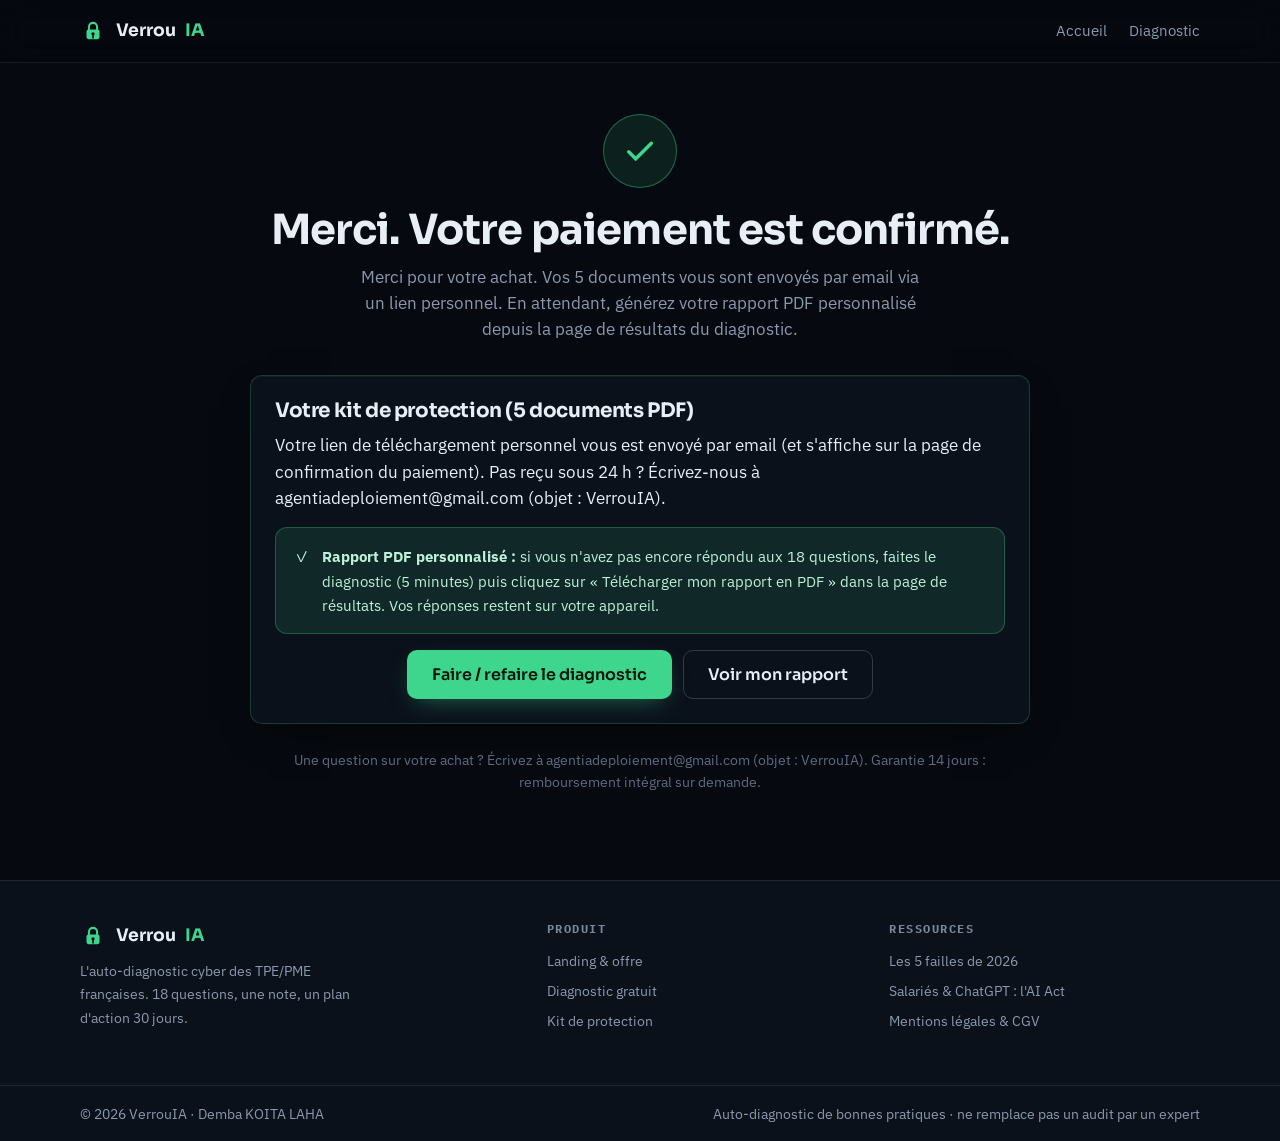
==== commit 95958feb: "merci.html : texte d'intro aligné sur la livraison par lien privé" ====
--- a/merci.html
+++ b/merci.html
@@ -42,7 +42,7 @@
 <main class="wrap-narrow" style="padding-top:3.2rem;text-align:center">
   <div class="ok-ring" aria-hidden="true"><svg viewBox="0 0 24 24" fill="none" stroke="#3DD68C" stroke-width="2.4" stroke-linecap="round"><path d="M4 12.5l5 5L20 6.5"/></svg></div>
   <h1 class="section-title">Merci. Votre paiement est confirmé.</h1>
-  <p style="color:var(--vr-ink-soft);max-width:56ch;margin:0 auto">Votre rapport et votre kit sont prêts. Téléchargez vos 5 documents ci-dessous, puis générez votre rapport PDF personnalisé depuis la page de résultats du diagnostic.</p>
+  <p style="color:var(--vr-ink-soft);max-width:56ch;margin:0 auto">Merci pour votre achat. Vos 5 documents vous sont envoyés par email via un lien personnel. En attendant, générez votre rapport PDF personnalisé depuis la page de résultats du diagnostic.</p>
 
   <section class="panel panel-glow" style="margin-top:2rem;text-align:left">
     <h2 style="font-size:1.25rem">Votre kit de protection (5 documents PDF)</h2>
